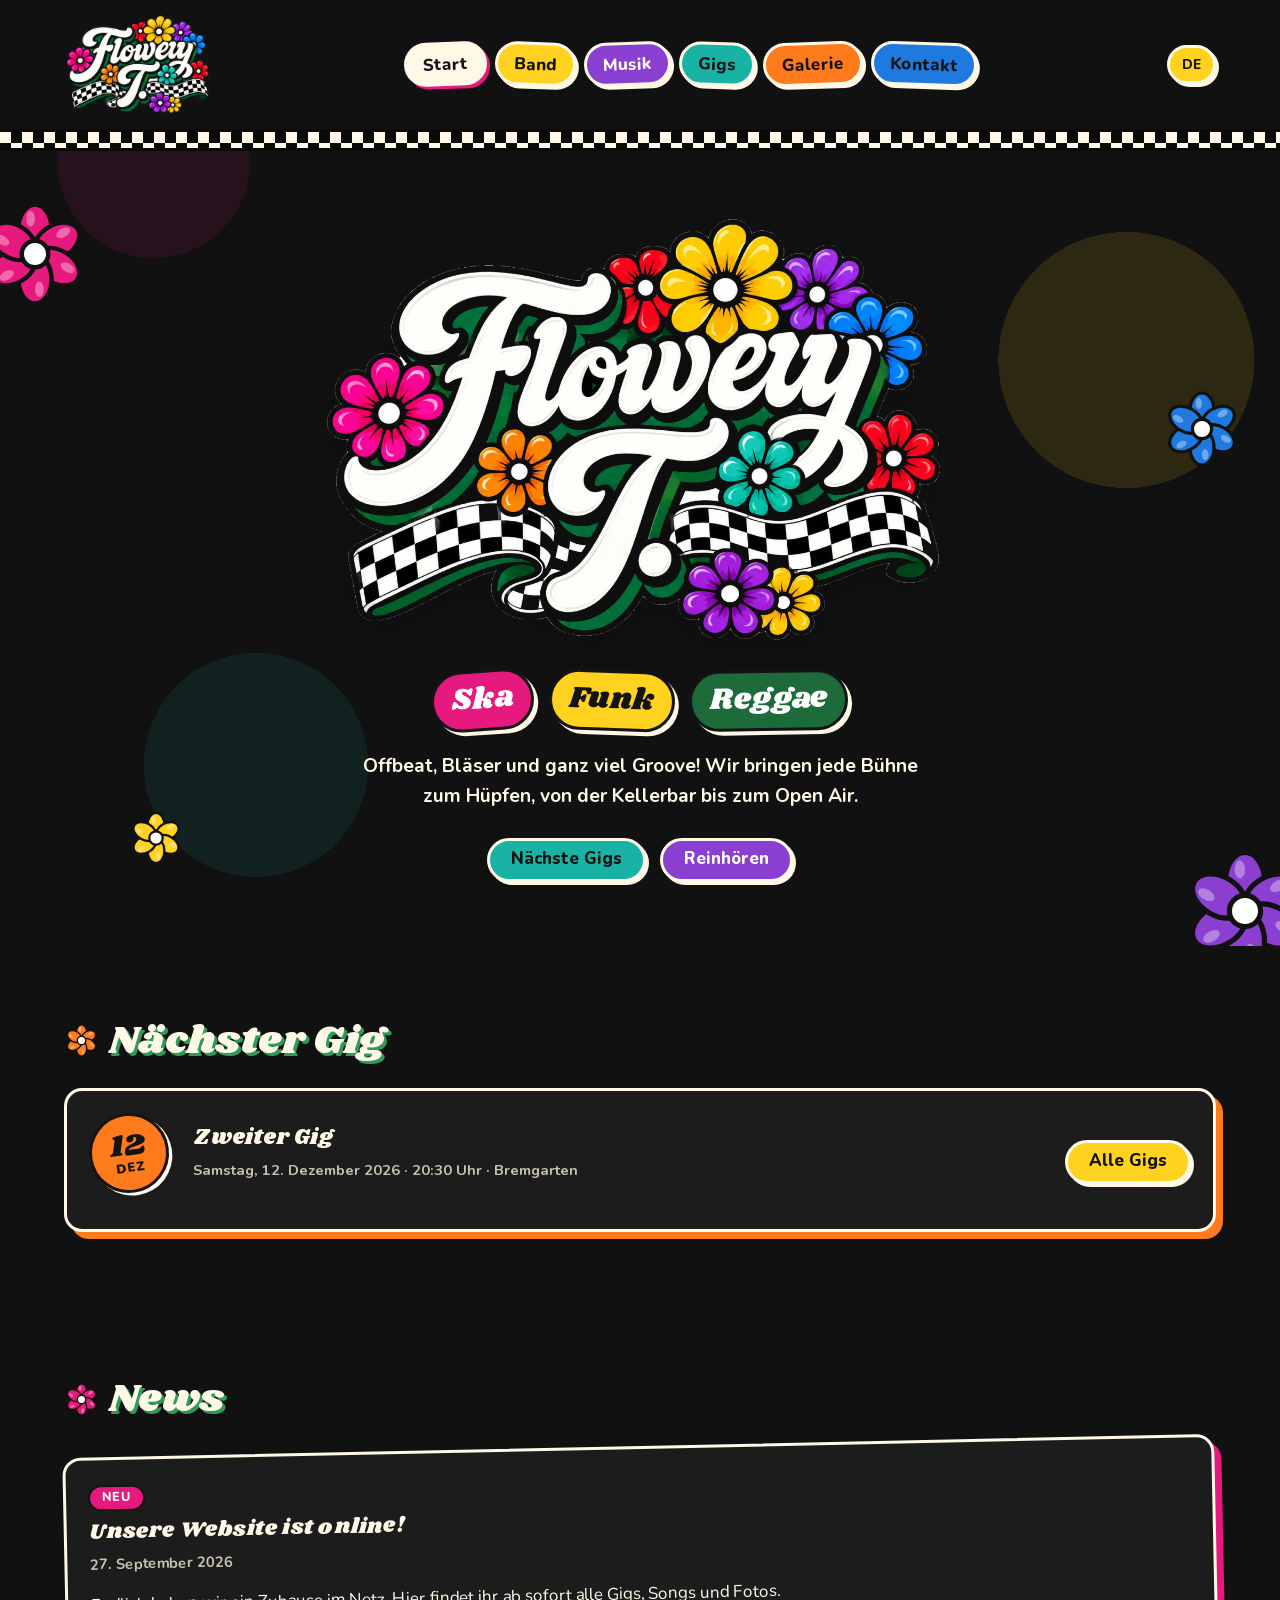
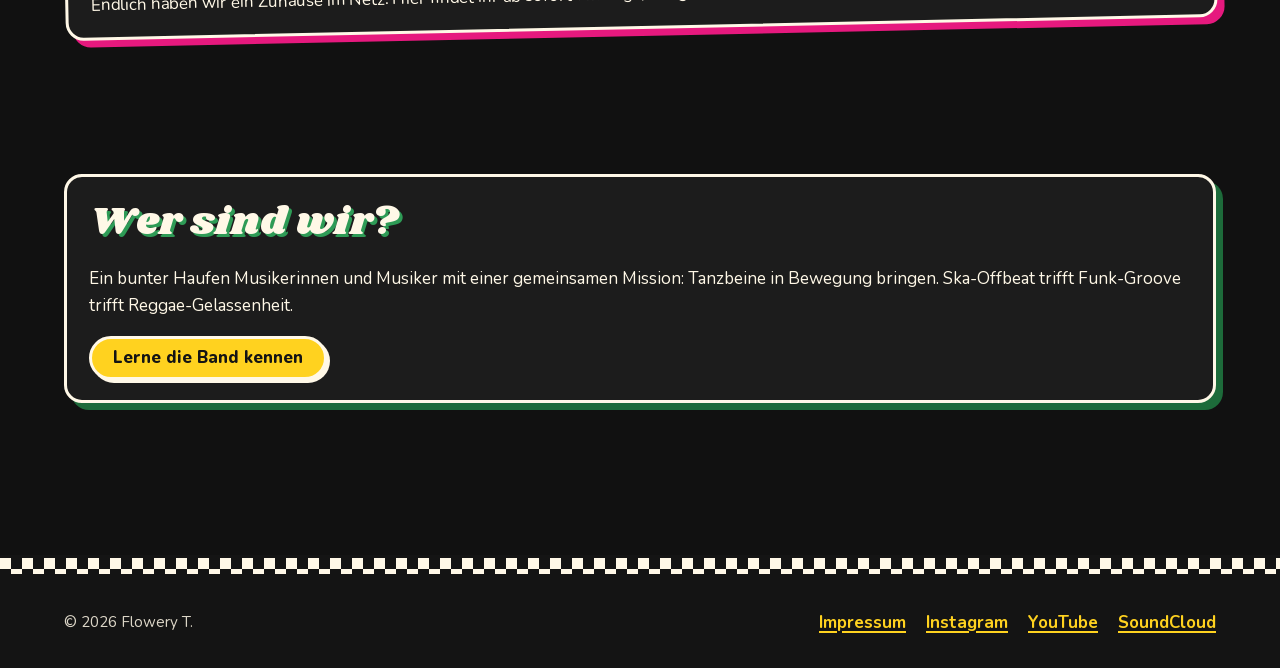
==== de/index.html @ ab742bf1 "Create a first draft" ====
<!DOCTYPE html>
<html lang="de">
<head>
  <meta charset="utf-8">
  <meta name="viewport" content="width=device-width, initial-scale=1">
  <title>Flowery T. – Ska · Funk · Reggae</title>
  <meta name="description" content="Flowery T. – die Band für Ska, Funk und Reggae. News, Gigs, Musik und Fotos.">
  <meta name="color-scheme" content="dark">
  <meta name="theme-color" content="#111111">
  <link rel="alternate" hreflang="de" href="../de/index.html">
  <!-- TODO Add English language -->
  <!-- <link rel="alternate" hreflang="en" href="../en/index.html"> -->
  <link rel="alternate" hreflang="x-default" href="../de/index.html">
  <link rel="icon" href="../assets/img/flower-yellow.svg" type="image/svg+xml">
  <link rel="preload" href="../assets/fonts/shrikhand-latin.woff2" as="font" type="font/woff2" crossorigin>
  <link rel="stylesheet" href="../assets/css/style.css">
  <meta property="og:title" content="Flowery T. – Ska · Funk · Reggae">
  <meta property="og:description" content="Flowery T. – die Band für Ska, Funk und Reggae. News, Gigs, Musik und Fotos.">
  <meta property="og:image" content="../assets/img/logo.webp">
</head>
<body>
  <a class="skip-link" href="#content">Zum Inhalt springen</a>

  <header class="site-header">
    <div class="wrap header-inner">
      <a class="brand" href="index.html">
        <img src="../assets/img/logo-sm.webp" width="420" height="293" alt="Flowery T. – zur Startseite">
      </a>
      <nav class="main-nav" aria-label="Hauptnavigation">
        <ul>
          <li><a class="accent-pink" href="index.html" aria-current="page">Start</a></li>
          <li><a class="accent-yellow" href="band.html">Band</a></li>
          <li><a class="accent-purple" href="music.html">Musik</a></li>
          <li><a class="accent-teal" href="gigs.html">Gigs</a></li>
          <li><a class="accent-orange" href="gallery.html">Galerie</a></li>
          <li><a class="accent-blue" href="contact.html">Kontakt</a></li>
        </ul>
      </nav>
      <nav class="lang-switch" aria-label="Sprache wählen">
        <a href="index.html" hreflang="de" lang="de" aria-current="true">DE</a>
        <!-- TODO Add English language -->
        <!-- <a href="../en/index.html" hreflang="en" lang="en">EN</a> -->
      </nav>
    </div>
    <div class="checker" aria-hidden="true"></div>
  </header>

  <main id="content">
    <section class="hero">
      <img class="deco" src="../assets/img/flower-pink.svg" alt="" width="64" height="64">
      <img class="deco reverse" src="../assets/img/flower-blue.svg" alt="" width="64" height="64">
      <img class="deco" src="../assets/img/flower-yellow.svg" alt="" width="64" height="64">
      <img class="deco reverse" src="../assets/img/flower-purple.svg" alt="" width="64" height="64">
      <div class="wrap">
        <h1 class="visually-hidden">Flowery T.</h1>
        <img class="hero-logo" src="../assets/img/logo.webp" width="1200" height="838" alt="Logo von Flowery T.: weisser Schriftzug mit bunten Blumen und Schachbrettband">
        <ul class="genres">
          <li class="accent-pink">Ska</li>
          <li class="accent-yellow">Funk</li>
          <li class="accent-green">Reggae</li>
        </ul>
        <!-- PLACEHOLDER -->
        <p class="lead">Offbeat, Bläser und ganz viel Groove! Wir bringen jede Bühne zum Hüpfen, von der Kellerbar bis zum Open Air.</p>
        <div class="btn-row">
          <a class="btn accent-teal" href="gigs.html">Nächste Gigs</a>
          <a class="btn accent-purple" href="music.html">Reinhören</a>
        </div>
      </div>
    </section>

    <section class="section" aria-labelledby="next-gig-title">
      <div class="wrap">
        <h2 id="next-gig-title" class="flower-title"><img src="../assets/img/flower-orange.svg" alt="" width="36" height="36"> Nächster Gig</h2>
        <!-- TODO Update for every new gig  -->
        <article class="card next-gig accent-orange">
          <p class="date-badge"><time datetime="2026-12-12"><span class="day">12</span> <span class="month">Dez</span></time></p>
          <div>
            <h3>Zweiter Gig</h3>
            <p class="meta">Samstag, 12. Dezember 2026 · 20:30 Uhr · Bremgarten</p>
          </div>
          <a class="btn accent-yellow" href="gigs.html">Alle Gigs</a>
        </article>
      </div>
    </section>

    <section class="section" aria-labelledby="news-title">
      <div class="wrap">
        <h2 id="news-title" class="flower-title"><img src="../assets/img/flower-pink.svg" alt="" width="36" height="36"> News</h2>
        <div class="grid">
          <article class="card news-card accent-pink">
            <span class="tag">Neu</span>
            <h3>Unsere Website ist online!</h3>
            <p class="meta"><time datetime="2026-09-27">27. September 2026</time></p>
            <p>Endlich haben wir ein Zuhause im Netz. Hier findet ihr ab sofort alle Gigs, Songs und Fotos.</p>
          </article>
        </div>
      </div>
    </section>

    <section class="section" aria-labelledby="teaser-title">
      <div class="wrap">
        <div class="card accent-green">
          <h2 id="teaser-title">Wer sind wir?</h2>
          <p>Ein bunter Haufen Musikerinnen und Musiker mit einer gemeinsamen Mission: Tanzbeine in Bewegung bringen. Ska-Offbeat trifft Funk-Groove trifft Reggae-Gelassenheit.</p>
          <a class="btn accent-yellow" href="band.html">Lerne die Band kennen</a>
        </div>
      </div>
    </section>
  </main>

  <footer class="site-footer">
    <div class="checker" aria-hidden="true"></div>
    <div class="wrap footer-inner">
      <small>© 2026 Flowery T.</small>
      <ul>
        <li><a href="contact.html#imprint">Impressum</a></li>
        <li><a href="https://www.instagram.com/flowery.t.band/" rel="noopener">Instagram</a></li>
        <li><a href="https://www.youtube.com/@Flowery_T_Band" rel="noopener">YouTube</a></li>
        <li><a href="https://soundcloud.com/flowery-t/" rel="noopener">SoundCloud</a></li>
      </ul>
    </div>
  </footer>
</body>
</html>
---- assets/css/style.css ----
/* ---------- Fonts (self-hosted, SIL Open Font License) ---------- */
@font-face {
  font-family: "Shrikhand";
  src: url("../fonts/shrikhand-latin.woff2") format("woff2");
  font-weight: 400;
  font-style: normal;
  font-display: swap;
}
@font-face {
  font-family: "Nunito";
  src: url("../fonts/nunito-latin.woff2") format("woff2");
  font-weight: 400 900;
  font-style: normal;
  font-display: swap;
}

/* ---------- Design-Tokens ---------- */
:root {
  color-scheme: dark;

  /* Flower colors from the logo */
  --pink: #e6197e;
  --yellow: #ffd21f;
  --purple: #8a3fd1;
  --blue: #1f7ae0;
  --teal: #19b3a6;
  --orange: #ff7a1a;
  --red: #e32626;
  --green: #1d6b3a;
  --ink: #141414;
  --cream: #fff8e7;

  /* Dark theme (the only theme) */
  --bg: #111111;
  --surface: #1c1c1c;
  --text: var(--cream);
  --muted: #c9c2b0;
  --line: var(--cream);
  --shadow: #2e9b56;
  --link: #ff7dbd;
  --checker-a: #0a0a0a;
  --checker-b: var(--cream);

  --accent: var(--pink);
  --radius: 18px;
  --border: 3px;
  --font-display: "Shrikhand", "Cooper Black", Georgia, serif;
  --font-body: "Nunito", system-ui, -apple-system, "Segoe UI", sans-serif;
  --wrap: 72rem;
}


/* Accent colors for cards, pills and sections */
.accent-pink   { --accent: var(--pink);   --on-accent: #fff; }
.accent-yellow { --accent: var(--yellow); --on-accent: var(--ink); }
.accent-purple { --accent: var(--purple); --on-accent: #fff; }
.accent-blue   { --accent: var(--blue);   --on-accent: var(--ink); }
.accent-teal   { --accent: var(--teal);   --on-accent: var(--ink); }
.accent-orange { --accent: var(--orange); --on-accent: var(--ink); }
.accent-red    { --accent: var(--red);    --on-accent: #fff; }
.accent-green  { --accent: var(--green);  --on-accent: #fff; }

/* ---------- Base ---------- */
*, *::before, *::after { box-sizing: border-box; }

html {
  scroll-behavior: smooth;
  -webkit-text-size-adjust: 100%;
}

body {
  margin: 0;
  background: var(--bg);
  color: var(--text);
  font-family: var(--font-body);
  font-size: 1.0625rem;
  line-height: 1.6;
  overflow-x: hidden;
  /* subtle flower confetti in the background */
  background-image:
    radial-gradient(circle at 12% 18%, color-mix(in srgb, var(--pink) 10%, transparent) 0 6rem, transparent 6rem),
    radial-gradient(circle at 88% 40%, color-mix(in srgb, var(--yellow) 12%, transparent) 0 8rem, transparent 8rem),
    radial-gradient(circle at 20% 85%, color-mix(in srgb, var(--teal) 10%, transparent) 0 7rem, transparent 7rem);
  background-attachment: fixed;
}

img, svg, video, iframe { max-width: 100%; }
img { height: auto; display: block; }

h1, h2, h3 {
  font-family: var(--font-display);
  font-weight: 400;
  line-height: 1.15;
  letter-spacing: 0.01em;
  margin: 0 0 0.5em;
}
h1, h2 {
  text-shadow: 3px 3px 0 var(--shadow);
}
h1 { font-size: clamp(2.2rem, 6vw, 3.6rem); }
h2 { font-size: clamp(1.7rem, 4.5vw, 2.5rem); }
h3, .h3 { font-size: 1.35rem; text-shadow: none; }

p { margin: 0 0 1em; }

a { color: var(--link); text-underline-offset: 0.2em; text-decoration-thickness: 2px; }
a:hover { text-decoration-style: wavy; }

:focus-visible {
  outline: 3px dashed var(--accent, var(--pink));
  outline-offset: 3px;
  border-radius: 6px;
}

.visually-hidden {
  position: absolute !important;
  width: 1px; height: 1px;
  overflow: hidden; clip: rect(0 0 0 0);
  white-space: nowrap;
}

.skip-link {
  position: absolute;
  left: 1rem; top: -4rem;
  z-index: 100;
  background: var(--yellow);
  color: var(--ink);
  padding: 0.5rem 1rem;
  border: var(--border) solid var(--ink);
  border-radius: 999px;
  font-weight: 800;
}
.skip-link:focus { top: 1rem; }

/* ---------- Layout ---------- */
.wrap {
  width: min(100% - 2rem, var(--wrap));
  margin-inline: auto;
}

main { display: block; padding-bottom: 3rem; }

.section { padding-block: clamp(2.5rem, 6vw, 4.5rem); position: relative; }
.section > .wrap > h2:first-child,
.section-head { margin-bottom: 1.5rem; }

.grid {
  display: grid;
  gap: clamp(1.25rem, 3vw, 2rem);
  grid-template-columns: repeat(auto-fit, minmax(min(100%, 17rem), 1fr));
}

/* Ska checkerboard */
.checker {
  height: 22px;
  background: repeating-conic-gradient(var(--checker-a) 0 25%, var(--checker-b) 0 50%) 0 0 / 22px 22px;
  border-block: var(--border) solid var(--checker-a);
}

/* ---------- Header & Navigation ---------- */
.site-header {
  position: relative;
  z-index: 10;
  background: var(--bg);
}
.header-inner {
  display: flex;
  flex-wrap: wrap;
  align-items: center;
  justify-content: space-between;
  gap: 0.75rem 1.5rem;
  padding-block: 0.75rem;
}
.brand {
  display: block;
  flex: 0 0 auto;
  transition: transform 0.25s ease;
}
.brand img { width: 150px; }
.brand:hover { transform: rotate(-4deg) scale(1.04); }

.main-nav ul {
  list-style: none;
  margin: 0;
  padding: 0;
  display: flex;
  flex-wrap: wrap;
  gap: 0.5rem;
  justify-content: center;
}
.main-nav a, .lang-switch a, .btn {
  display: inline-flex;
  align-items: center;
  min-height: 44px;
  padding: 0.35rem 1rem;
  border: var(--border) solid var(--cream);
  border-radius: 999px;
  background: var(--accent);
  color: var(--on-accent, var(--ink));
  font-weight: 800;
  text-decoration: none;
  box-shadow: 3px 3px 0 var(--cream);
  transition: transform 0.15s ease, box-shadow 0.15s ease;
}
.main-nav li:nth-child(odd) a { transform: rotate(-2deg); }
.main-nav li:nth-child(even) a { transform: rotate(2deg); }
.main-nav li a:hover, .lang-switch a:hover, .btn:hover {
  transform: translate(-2px, -2px) rotate(0deg);
  box-shadow: 5px 5px 0 var(--cream);
}
.main-nav a[aria-current="page"] {
  background: var(--cream);
  color: var(--ink);
  box-shadow: 3px 3px 0 var(--accent);
}

.lang-switch {
  display: flex;
  gap: 0.4rem;
  margin: 0;
  padding: 0;
  list-style: none;
}
.lang-switch a {
  --accent: var(--surface);
  --on-accent: var(--text);
  padding-inline: 0.75rem;
  font-size: 0.85rem;
  min-height: 36px;
}
.lang-switch a[aria-current="true"] { --accent: var(--yellow); --on-accent: var(--ink); }

@media (max-width: 47.99rem) {
  .header-inner { justify-content: center; }
  .brand img { width: 170px; }
  .lang-switch { order: -1; width: 100%; justify-content: flex-end; }
}

/* ---------- Buttons ---------- */
.btn { font-size: 1.05rem; padding-inline: 1.3rem; }
.btn-row { display: flex; flex-wrap: wrap; gap: 0.9rem; }

/* ---------- Cards ("stickers") ---------- */
.card {
  position: relative;
  background: var(--surface);
  border: var(--border) solid var(--line);
  border-radius: var(--radius);
  padding: 1.4rem 1.4rem 1.2rem;
  box-shadow: 7px 7px 0 var(--accent);
  transition: transform 0.2s ease, box-shadow 0.2s ease;
}
.grid > .card:nth-child(3n+1) { transform: rotate(-1.2deg); }
.grid > .card:nth-child(3n+2) { transform: rotate(0.8deg); }
.grid > .card:nth-child(3n)   { transform: rotate(-0.4deg); }
.grid > .card:hover {
  transform: rotate(0) translate(-3px, -3px);
  box-shadow: 10px 10px 0 var(--accent);
}
.card h3 { margin-bottom: 0.35em; }
.card > :last-child { margin-bottom: 0; }

.tag {
  display: inline-block;
  background: var(--accent);
  color: var(--on-accent, var(--ink));
  border: 2px solid var(--ink);
  border-radius: 999px;
  padding: 0.05rem 0.7rem;
  font-size: 0.8rem;
  font-weight: 800;
  text-transform: uppercase;
  letter-spacing: 0.05em;
}

.meta { color: var(--muted); font-size: 0.92rem; font-weight: 700; }

/* ---------- Decorative flowers ---------- */
.deco {
  position: absolute;
  width: var(--size, 64px);
  pointer-events: none;
  z-index: 0;
  animation: spin 18s linear infinite;
}
.deco.reverse { animation-direction: reverse; animation-duration: 24s; }

.flower-title {
  display: flex;
  align-items: center;
  gap: 0.6rem;
}
.flower-title img { width: 2.2rem; flex: none; animation: spin 12s linear infinite; }

@keyframes spin { to { transform: rotate(360deg); } }
@keyframes bob {
  0%, 100% { transform: translateY(0) rotate(-2deg); }
  50% { transform: translateY(-10px) rotate(2deg); }
}

/* ---------- Page header (subpages) ---------- */
.page-hero {
  position: relative;
  padding-block: clamp(2.5rem, 7vw, 4.5rem) clamp(1.5rem, 4vw, 2.5rem);
  text-align: center;
  overflow: hidden;
}
.page-hero .wrap { position: relative; z-index: 1; }
.page-hero p {
  max-width: 38rem;
  margin-inline: auto;
  font-size: 1.15rem;
  font-weight: 600;
}
.page-hero .deco:nth-of-type(1) { --size: 90px; top: 10%; left: 4%; }
.page-hero .deco:nth-of-type(2) { --size: 60px; bottom: 8%; right: 6%; }
.page-hero .deco:nth-of-type(3) { --size: 44px; top: 18%; right: 18%; }

/* ---------- Home: hero ---------- */
.hero {
  position: relative;
  text-align: center;
  padding-block: clamp(2rem, 5vw, 3.5rem) clamp(2.5rem, 6vw, 4rem);
  overflow: hidden;
}
.hero .wrap { position: relative; z-index: 1; }
.hero-logo {
  width: min(100%, 640px);
  margin: 0 auto 1rem;
  filter: drop-shadow(0 10px 18px rgb(0 0 0 / 0.25));
  animation: bob 6s ease-in-out infinite;
}
.genres {
  display: flex;
  flex-wrap: wrap;
  justify-content: center;
  gap: 0.6rem 0.9rem;
  margin: 0 0 1.2rem;
  padding: 0;
  list-style: none;
}
.genres li {
  font-family: var(--font-display);
  font-size: clamp(1.3rem, 4vw, 1.9rem);
  padding: 0.1rem 1.1rem 0.3rem;
  border: var(--border) solid var(--ink);
  border-radius: 999px;
  background: var(--accent);
  color: var(--on-accent);
  box-shadow: 4px 4px 0 var(--cream);
}
.genres li:nth-child(1) { transform: rotate(-4deg); }
.genres li:nth-child(2) { transform: rotate(2deg); }
.genres li:nth-child(3) { transform: rotate(-1deg); }
.hero .lead {
  max-width: 36rem;
  margin: 0 auto 1.6rem;
  font-size: 1.2rem;
  font-weight: 700;
}
.hero .btn-row { justify-content: center; }
.hero .deco:nth-of-type(1) { --size: 110px; top: 6%; left: -20px; }
.hero .deco:nth-of-type(2) { --size: 80px; top: 30%; right: 3%; }
.hero .deco:nth-of-type(3) { --size: 56px; bottom: 10%; left: 10%; }
.hero .deco:nth-of-type(4) { --size: 130px; bottom: -30px; right: -30px; }

/* Next gig banner */
.next-gig {
  display: grid;
  gap: 1rem 1.5rem;
  align-items: center;
  grid-template-columns: auto 1fr;
}
.next-gig .btn { justify-self: start; }
@media (min-width: 48rem) {
  .next-gig { grid-template-columns: auto 1fr auto; }
  .next-gig .btn { justify-self: end; }
}
@media (max-width: 29.99rem) {
  .next-gig .btn { grid-column: 1 / -1; }
}

/* ---------- News ---------- */
.news-card .tag { margin-bottom: 0.6rem; }
.news-card time { display: block; }

/* ---------- Gigs ---------- */
.gig-list { list-style: none; margin: 0; padding: 0; display: grid; gap: 1.25rem; }
.gig {
  display: grid;
  grid-template-columns: auto 1fr;
  gap: 0.75rem 1.25rem;
  align-items: center;
}
.gig .btn { grid-column: 1 / -1; justify-self: start; }
@media (min-width: 40rem) {
  .gig { grid-template-columns: auto 1fr auto; }
  .gig .btn { grid-column: auto; justify-self: end; }
}
.gig:nth-child(odd) { transform: rotate(-0.5deg); }
.gig:nth-child(even) { transform: rotate(0.5deg); }
.gig h3 { margin: 0 0 0.15em; }
.gig p { margin: 0; }

.date-badge {
  display: grid;
  place-items: center;
  width: 5rem;
  aspect-ratio: 1;
  border: var(--border) solid var(--ink);
  border-radius: 50%;
  background: var(--accent);
  color: var(--on-accent);
  line-height: 1;
  text-align: center;
  box-shadow: 3px 3px 0 var(--cream);
  transform: rotate(-8deg);
}
.date-badge .day { font-family: var(--font-display); font-size: 1.9rem; display: block; }
.date-badge .month { font-weight: 900; font-size: 0.8rem; text-transform: uppercase; letter-spacing: 0.08em; display: block; }

.gig.past { opacity: 0.8; }
.gig.past .date-badge { filter: grayscale(0.6); }

.status {
  font-size: 0.8rem;
  font-weight: 900;
  text-transform: uppercase;
  letter-spacing: 0.06em;
  color: var(--red);
}

/* ---------- Band ---------- */
.intro {
  display: grid;
  gap: 2rem;
  align-items: center;
}
@media (min-width: 52rem) {
  .intro { grid-template-columns: 1.3fr 1fr; }
}
.intro-figure {
  margin: 0;
  transform: rotate(2deg);
}
.intro-figure img { border-radius: var(--radius); }

.member { text-align: center; }
.member .avatar {
  width: 7.5rem;
  aspect-ratio: 1;
  margin: 0 auto 0.9rem;
  display: grid;
  place-items: center;
  border: var(--border) solid var(--ink);
  border-radius: 50%;
  background: var(--accent);
  color: var(--on-accent);
  font-family: var(--font-display);
  font-size: 2.6rem;
  box-shadow: 4px 4px 0 var(--cream);
}
.member .role { font-weight: 800; color: var(--muted); margin-bottom: 0.5em; }

.pillars { counter-reset: pillar; }
.pillars .card h3::before {
  counter-increment: pillar;
  content: counter(pillar) ". ";
  color: var(--accent);
}

/* ---------- Music ---------- */
.soundcloud iframe {
  display: block;
  width: 100%;
  height: 450px;
  border: var(--border) solid var(--line);
  border-radius: calc(var(--radius) - 6px);
  background: var(--ink);
  margin-bottom: 0.9rem;
}
.soundcloud p { margin: 0; font-weight: 800; }

.tracklist { list-style: none; margin: 0; padding: 0; display: grid; gap: 1rem; }
.track {
  display: grid;
  gap: 0.6rem 1.25rem;
  align-items: center;
}
@media (min-width: 44rem) {
  .track { grid-template-columns: 3rem 1fr minmax(16rem, 22rem); }
}
.track .no {
  font-family: var(--font-display);
  font-size: 2rem;
  color: var(--accent);
  -webkit-text-stroke: 1.5px var(--ink);
  line-height: 1;
}
.track h3 { margin: 0; font-size: 1.2rem; }
.track p { margin: 0; }
.track audio { width: 100%; }

.stream-links { display: flex; flex-wrap: wrap; gap: 0.75rem; margin-top: 1.5rem; }

/* ---------- Gallery + CSS lightbox (:target, no JS) ---------- */
.gallery {
  list-style: none;
  margin: 0;
  padding: 0;
  display: grid;
  gap: 1rem;
  grid-template-columns: repeat(auto-fill, minmax(min(100%, 15rem), 1fr));
  grid-auto-flow: dense;
}
.gallery li { scroll-margin-top: 2rem; }
.gallery .tall { grid-row: span 2; }
.gallery a {
  display: block;
  height: 100%;
  border: var(--border) solid var(--line);
  border-radius: var(--radius);
  overflow: hidden;
  box-shadow: 5px 5px 0 var(--accent);
  transition: transform 0.2s ease, box-shadow 0.2s ease;
}
.gallery li:nth-child(odd) a { transform: rotate(-1deg); }
.gallery li:nth-child(even) a { transform: rotate(1deg); }
.gallery li a:hover { transform: rotate(0) scale(1.03); box-shadow: 8px 8px 0 var(--accent); }
.gallery img { width: 100%; height: 100%; object-fit: cover; aspect-ratio: 3 / 2; }
.gallery .tall img { aspect-ratio: auto; }

.lightbox {
  position: fixed;
  inset: 0;
  z-index: 50;
  display: none;
  place-items: center;
  padding: 3.5rem 1rem 1rem;
  background: rgb(10 10 10 / 0.92);
}
.lightbox:target { display: grid; align-content: center; }
.lightbox figure { margin: 0 auto; max-width: min(100%, 60rem); text-align: center; color: var(--cream); }
.lightbox img {
  max-height: 75vh;
  width: auto;
  margin-inline: auto;
  border: 4px solid var(--cream);
  border-radius: var(--radius);
}
.lightbox figcaption { margin-top: 0.75rem; font-weight: 700; }
.lightbox-nav {
  display: flex;
  justify-content: center;
  gap: 0.75rem;
  margin-top: 0.9rem;
}
.lightbox .close {
  position: absolute;
  top: 0.75rem;
  right: 0.75rem;
}
.lightbox .btn { --accent: var(--yellow); --on-accent: var(--ink); }

/* ---------- Contact ---------- */
.contact-card a.big {
  font-family: var(--font-display);
  font-size: clamp(1.2rem, 4.5vw, 1.6rem);
  word-break: break-word;
}
.socials { list-style: none; margin: 0; padding: 0; display: flex; flex-wrap: wrap; gap: 0.75rem; }

.imprint { font-size: 0.95rem; color: var(--muted); }
.imprint address { font-style: normal; }

/* ---------- Footer ---------- */
.site-footer {
  margin-top: 2rem;
  background: var(--ink);
  color: var(--cream);
}
.site-footer a { color: var(--yellow); }
.footer-inner {
  display: flex;
  flex-wrap: wrap;
  gap: 1rem 2rem;
  align-items: center;
  justify-content: space-between;
  padding-block: 2rem;
}
.footer-inner ul { list-style: none; display: flex; flex-wrap: wrap; gap: 0.5rem 1.25rem; margin: 0; padding: 0; font-weight: 700; }
.footer-inner small { font-size: 0.95rem; opacity: 0.85; }
.site-footer .checker { --checker-a: var(--ink); --checker-b: var(--cream); }

/* ---------- Reduced motion ---------- */
@media (prefers-reduced-motion: reduce) {
  *, *::before, *::after {
    animation: none !important;
    transition: none !important;
    scroll-behavior: auto !important;
  }
}
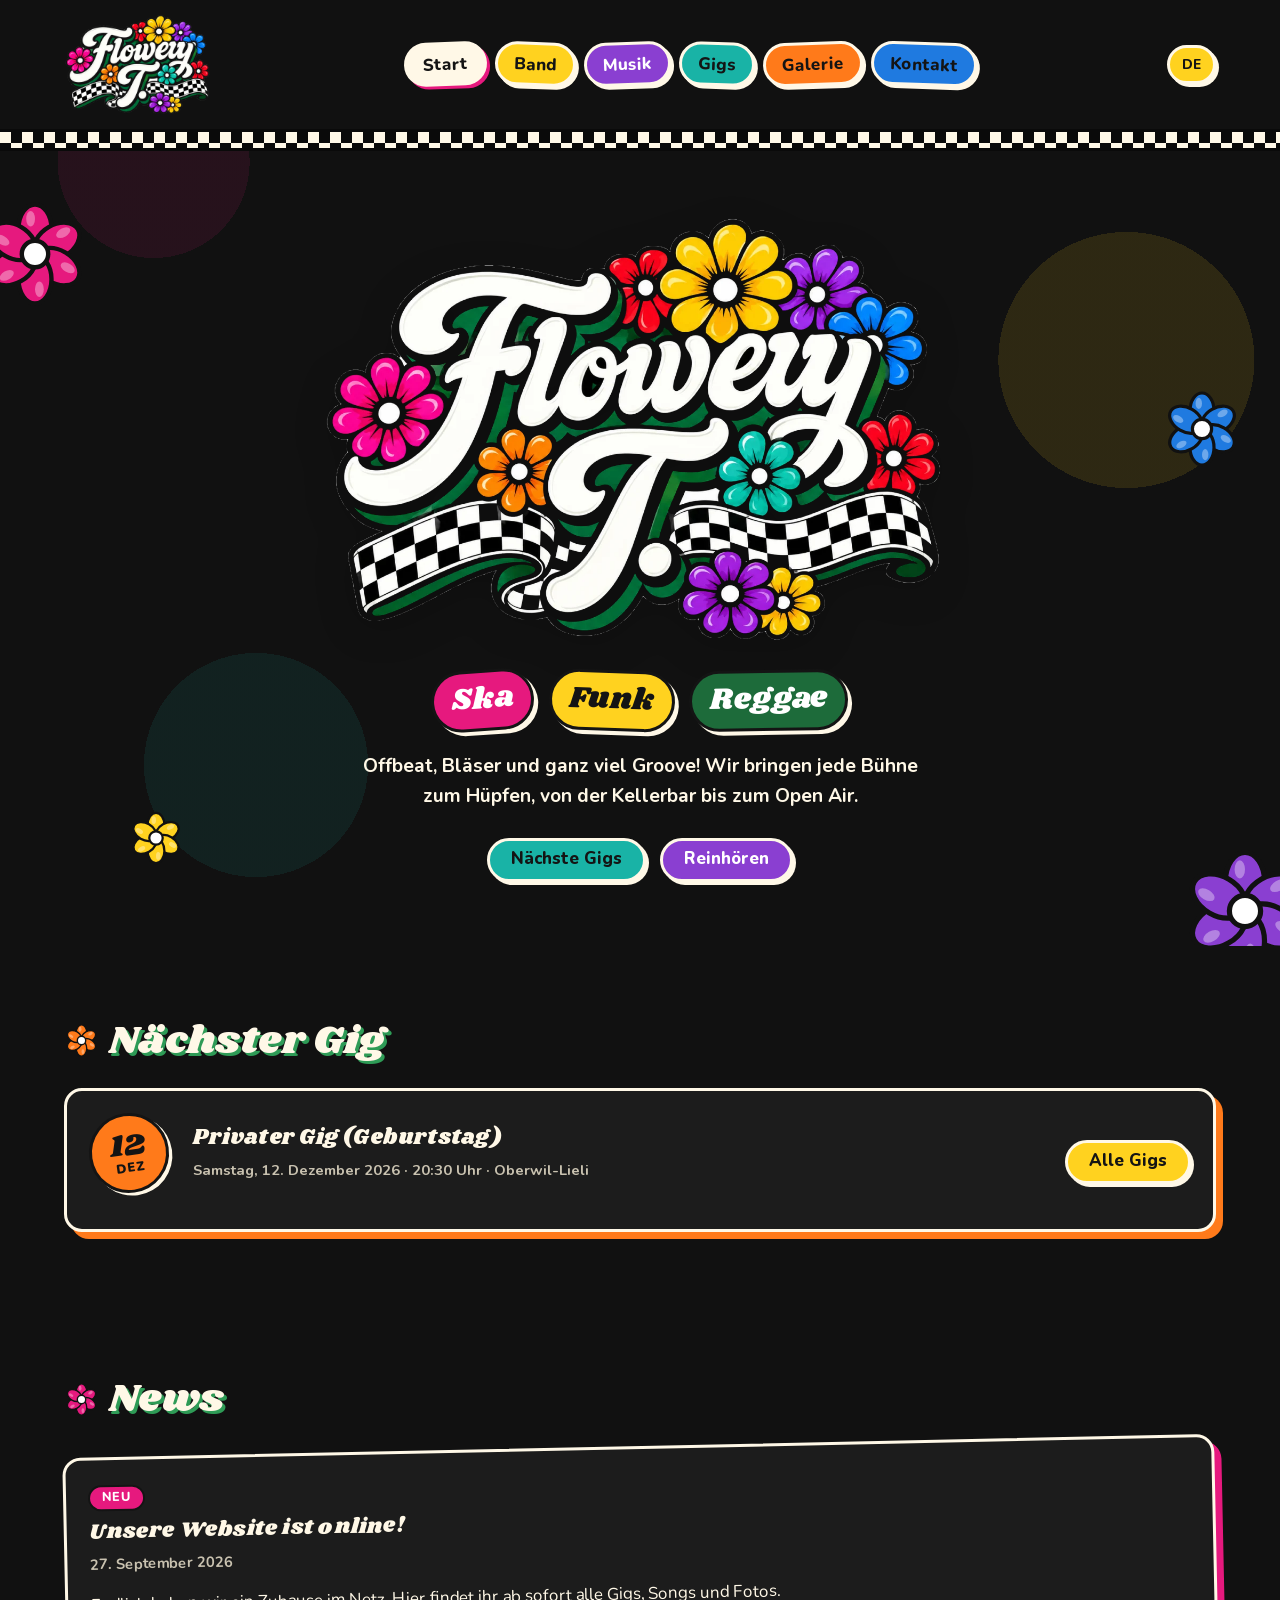
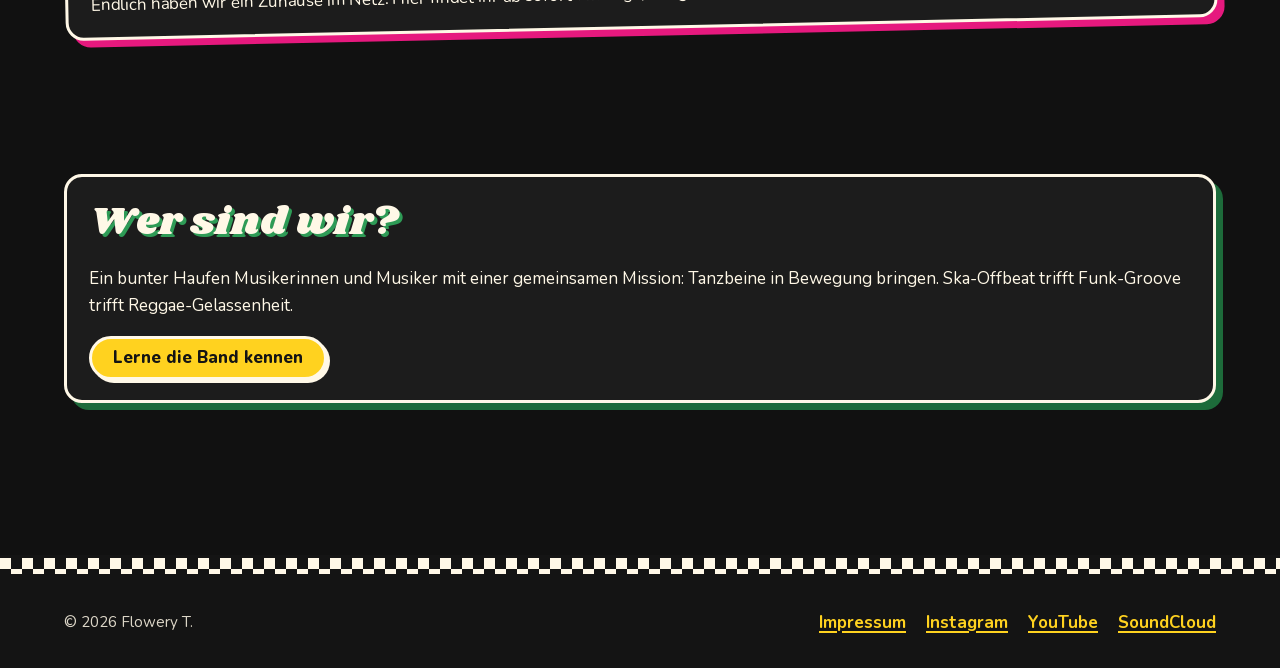
==== commit d16dbc5b: "Add more assets" ====
--- a/de/index.html
+++ b/de/index.html
@@ -75,8 +75,8 @@
         <article class="card next-gig accent-orange">
           <p class="date-badge"><time datetime="2026-12-12"><span class="day">12</span> <span class="month">Dez</span></time></p>
           <div>
-            <h3>Zweiter Gig</h3>
-            <p class="meta">Samstag, 12. Dezember 2026 · 20:30 Uhr · Bremgarten</p>
+            <h3>Privater Gig (Geburtstag)</h3>
+            <p class="meta">Samstag, 12. Dezember 2026 · 20:30 Uhr · Oberwil-Lieli</p>
           </div>
           <a class="btn accent-yellow" href="gigs.html">Alle Gigs</a>
         </article>
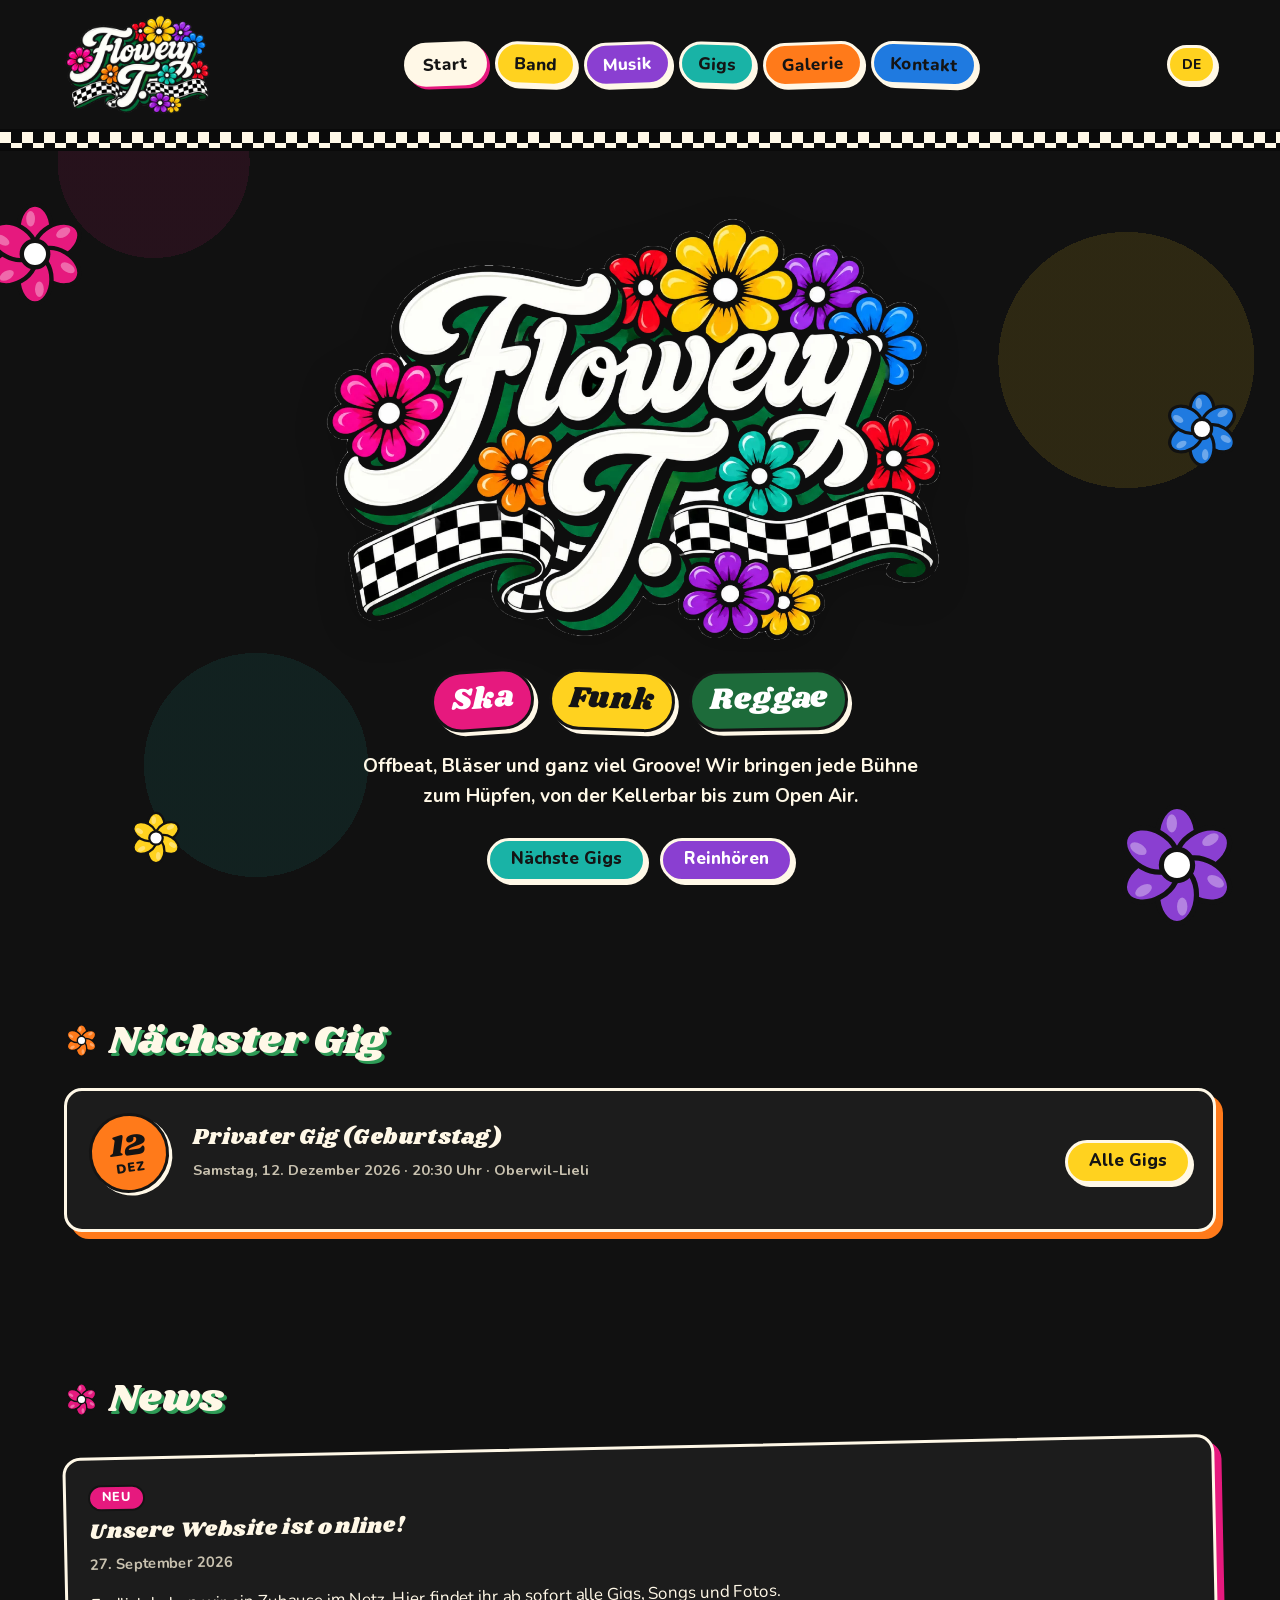
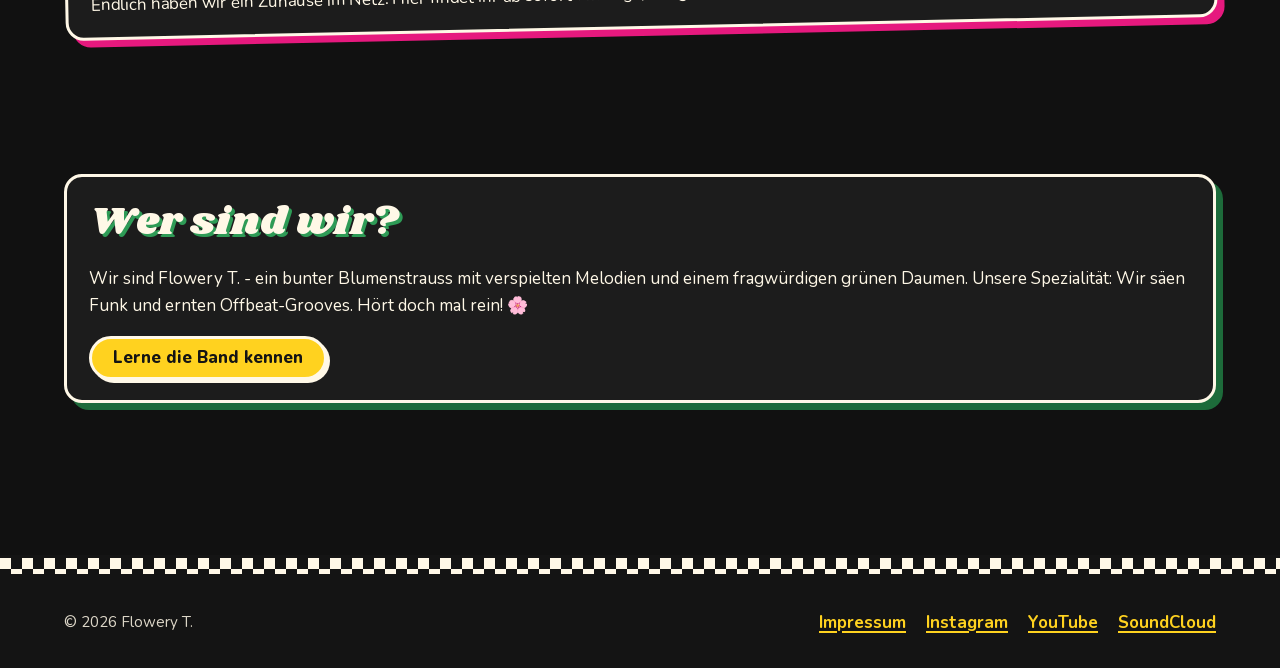
==== commit 9cf0b65a: "Update intro text" ====
--- a/de/index.html
+++ b/de/index.html
@@ -48,9 +48,9 @@
   <main id="content">
     <section class="hero">
       <img class="deco" src="../assets/img/flower-pink.svg" alt="" width="64" height="64">
-      <img class="deco reverse" src="../assets/img/flower-blue.svg" alt="" width="64" height="64">
+      <img class="deco" src="../assets/img/flower-blue.svg" alt="" width="64" height="64">
       <img class="deco" src="../assets/img/flower-yellow.svg" alt="" width="64" height="64">
-      <img class="deco reverse" src="../assets/img/flower-purple.svg" alt="" width="64" height="64">
+      <img class="deco" src="../assets/img/flower-purple.svg" alt="" width="64" height="64">
       <div class="wrap">
         <h1 class="visually-hidden">Flowery T.</h1>
         <img class="hero-logo" src="../assets/img/logo.webp" width="1200" height="838" alt="Logo von Flowery T.: weisser Schriftzug mit bunten Blumen und Schachbrettband">
@@ -101,7 +101,7 @@
       <div class="wrap">
         <div class="card accent-green">
           <h2 id="teaser-title">Wer sind wir?</h2>
-          <p>Ein bunter Haufen Musikerinnen und Musiker mit einer gemeinsamen Mission: Tanzbeine in Bewegung bringen. Ska-Offbeat trifft Funk-Groove trifft Reggae-Gelassenheit.</p>
+          <p>Wir sind Flowery T. - ein bunter Blumenstrauss mit verspielten Melodien und einem fragwürdigen grünen Daumen. Unsere Spezialität: Wir säen Funk und ernten Offbeat-Grooves. Hört doch mal rein! 🌸</p>
           <a class="btn accent-yellow" href="band.html">Lerne die Band kennen</a>
         </div>
       </div>
--- a/assets/css/style.css
+++ b/assets/css/style.css
@@ -64,7 +64,6 @@
 *, *::before, *::after { box-sizing: border-box; }
 
 html {
-  scroll-behavior: smooth;
   -webkit-text-size-adjust: 100%;
 }
 
@@ -174,7 +173,6 @@
 .brand {
   display: block;
   flex: 0 0 auto;
-  transition: transform 0.25s ease;
 }
 .brand img { width: 150px; }
 .brand:hover { transform: rotate(-4deg) scale(1.04); }
@@ -200,7 +198,6 @@
   font-weight: 800;
   text-decoration: none;
   box-shadow: 3px 3px 0 var(--cream);
-  transition: transform 0.15s ease, box-shadow 0.15s ease;
 }
 .main-nav li:nth-child(odd) a { transform: rotate(-2deg); }
 .main-nav li:nth-child(even) a { transform: rotate(2deg); }
@@ -248,7 +245,6 @@
   border-radius: var(--radius);
   padding: 1.4rem 1.4rem 1.2rem;
   box-shadow: 7px 7px 0 var(--accent);
-  transition: transform 0.2s ease, box-shadow 0.2s ease;
 }
 .grid > .card:nth-child(3n+1) { transform: rotate(-1.2deg); }
 .grid > .card:nth-child(3n+2) { transform: rotate(0.8deg); }
@@ -281,22 +277,14 @@
   width: var(--size, 64px);
   pointer-events: none;
   z-index: 0;
-  animation: spin 18s linear infinite;
-}
-.deco.reverse { animation-direction: reverse; animation-duration: 24s; }
+}
 
 .flower-title {
   display: flex;
   align-items: center;
   gap: 0.6rem;
 }
-.flower-title img { width: 2.2rem; flex: none; animation: spin 12s linear infinite; }
-
-@keyframes spin { to { transform: rotate(360deg); } }
-@keyframes bob {
-  0%, 100% { transform: translateY(0) rotate(-2deg); }
-  50% { transform: translateY(-10px) rotate(2deg); }
-}
+.flower-title img { width: 2.2rem; flex: none; }
 
 /* ---------- Page header (subpages) ---------- */
 .page-hero {
@@ -328,7 +316,6 @@
   width: min(100%, 640px);
   margin: 0 auto 1rem;
   filter: drop-shadow(0 10px 18px rgb(0 0 0 / 0.25));
-  animation: bob 6s ease-in-out infinite;
 }
 .genres {
   display: flex;
@@ -362,7 +349,7 @@
 .hero .deco:nth-of-type(1) { --size: 110px; top: 6%; left: -20px; }
 .hero .deco:nth-of-type(2) { --size: 80px; top: 30%; right: 3%; }
 .hero .deco:nth-of-type(3) { --size: 56px; bottom: 10%; left: 10%; }
-.hero .deco:nth-of-type(4) { --size: 130px; bottom: -30px; right: -30px; }
+.hero .deco:nth-of-type(4) { --size: 130px; bottom: 1rem; right: 3%; }
 
 /* Next gig banner */
 .next-gig {
@@ -470,6 +457,19 @@
 }
 
 /* ---------- Music ---------- */
+.video { margin: 0; }
+.video .frame {
+  aspect-ratio: 16 / 9;
+  border: var(--border) solid var(--line);
+  border-radius: calc(var(--radius) - 6px);
+  overflow: hidden;
+  background: var(--ink);
+  margin-bottom: 0.8rem;
+}
+.video iframe { display: block; width: 100%; height: 100%; border: 0; }
+.video figcaption { font-weight: 800; }
+.more-link { margin: 1.5rem 0 0; font-weight: 800; }
+
 .soundcloud iframe {
   display: block;
   width: 100%;
@@ -522,7 +522,6 @@
   border-radius: var(--radius);
   overflow: hidden;
   box-shadow: 5px 5px 0 var(--accent);
-  transition: transform 0.2s ease, box-shadow 0.2s ease;
 }
 .gallery li:nth-child(odd) a { transform: rotate(-1deg); }
 .gallery li:nth-child(even) a { transform: rotate(1deg); }
@@ -591,12 +590,3 @@
 .footer-inner ul { list-style: none; display: flex; flex-wrap: wrap; gap: 0.5rem 1.25rem; margin: 0; padding: 0; font-weight: 700; }
 .footer-inner small { font-size: 0.95rem; opacity: 0.85; }
 .site-footer .checker { --checker-a: var(--ink); --checker-b: var(--cream); }
-
-/* ---------- Reduced motion ---------- */
-@media (prefers-reduced-motion: reduce) {
-  *, *::before, *::after {
-    animation: none !important;
-    transition: none !important;
-    scroll-behavior: auto !important;
-  }
-}
